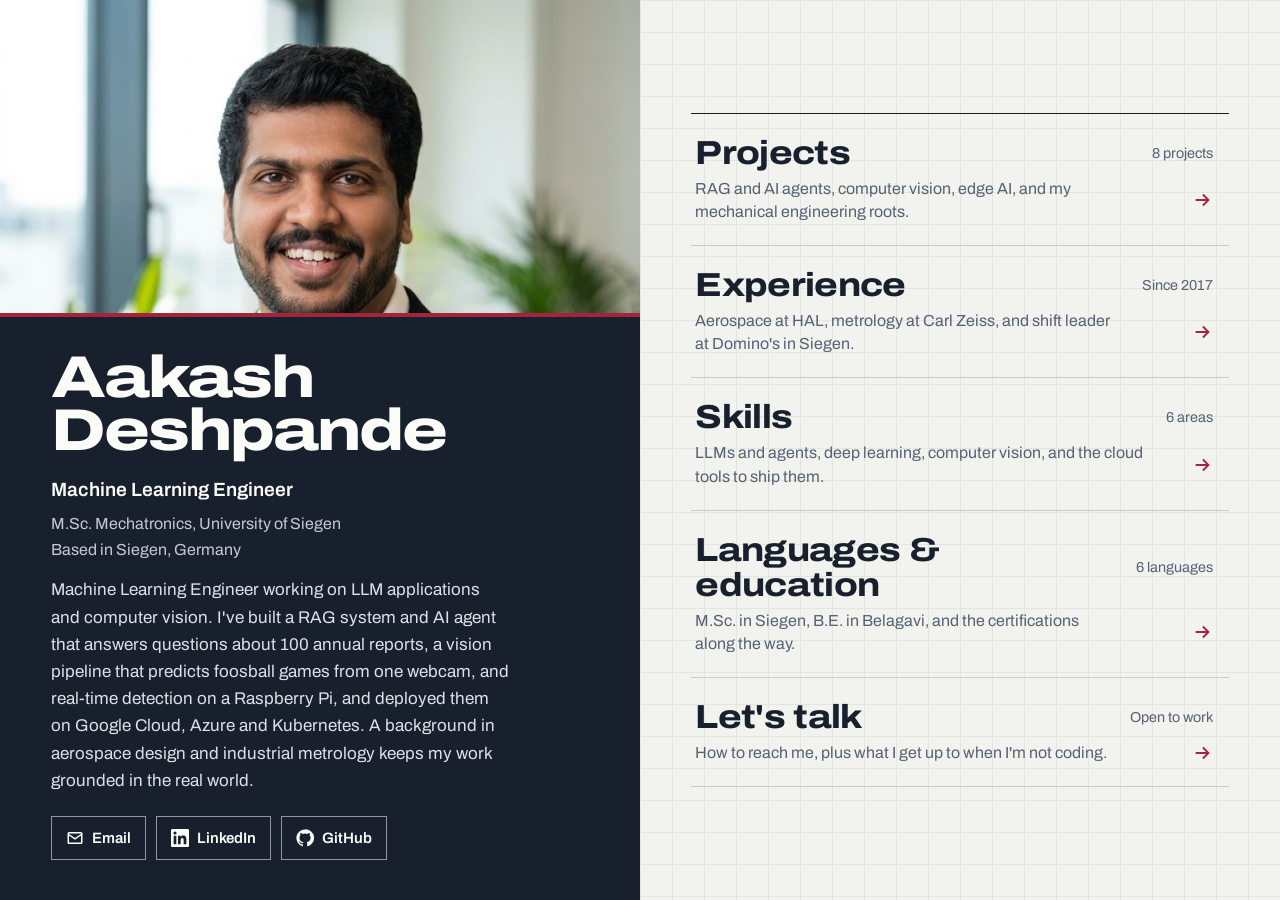
==== index.html @ ca3c1982 "Add files via upload" ====
<!DOCTYPE html>
<html lang="en">
<head>
<meta charset="utf-8">
<meta name="viewport" content="width=device-width, initial-scale=1">
<title>Aakash Deshpande · Machine Learning Engineer</title>
<meta name="description" content="Portfolio of Aakash Deshpande, Machine Learning Engineer in Siegen, Germany: computer vision, RAG and agentic LLM systems, cloud deployment.">
<link rel="preconnect" href="https://fonts.googleapis.com">
<link rel="preconnect" href="https://fonts.gstatic.com" crossorigin>
<link href="https://fonts.googleapis.com/css2?family=Archivo:wdth,wght@62..125,400..800&display=swap" rel="stylesheet">
<link rel="stylesheet" href="assets/style.css">
</head>
<body>
<main class="home">

  <section class="me" aria-label="About me">
    <img class="photo" src="assets/img/aakash.jpg" alt="Portrait of Aakash Deshpande">
    <div class="info">
      <h1><span>Aakash</span><span>Deshpande</span></h1>
      <p class="role">Machine Learning Engineer</p>
      <p class="facts">M.Sc. Mechatronics, University of Siegen<br>Based in Siegen, Germany</p>
      <p class="intro">Machine Learning Engineer working on LLM applications and computer vision. I've built a RAG system and AI agent that answers questions about 100 annual reports, a vision pipeline that predicts foosball games from one webcam, and real-time detection on a Raspberry Pi, and deployed them on Google Cloud, Azure and Kubernetes. A background in aerospace design and industrial metrology keeps my work grounded in the real world.</p>
      <div class="social">
        <a href="mailto:aakashdeshpande97@gmail.com">
          <svg class="icon" viewBox="0 0 24 24" fill="none" stroke="currentColor" stroke-width="2" aria-hidden="true"><rect x="3" y="5" width="18" height="14" rx="1"/><path d="m3 7 9 6 9-6"/></svg>
          Email</a>
        <a href="https://www.linkedin.com/in/deshpande97/" target="_blank" rel="noopener">
          <svg class="icon" viewBox="0 0 24 24" fill="currentColor" aria-hidden="true"><path d="M20.45 20.45h-3.56v-5.57c0-1.33-.02-3.04-1.85-3.04-1.85 0-2.14 1.45-2.14 2.94v5.67H9.35V9h3.41v1.56h.05c.48-.9 1.64-1.85 3.37-1.85 3.6 0 4.27 2.37 4.27 5.46v6.28ZM5.34 7.43a2.06 2.06 0 1 1 0-4.13 2.06 2.06 0 0 1 0 4.13ZM7.12 20.45H3.56V9h3.56v11.45ZM22.22 0H1.77C.79 0 0 .77 0 1.73v20.54C0 23.23.79 24 1.77 24h20.45c.98 0 1.78-.77 1.78-1.73V1.73C24 .77 23.2 0 22.22 0Z"/></svg>
          LinkedIn</a>
        <a href="https://github.com/AakashDeshpande97" target="_blank" rel="noopener">
          <svg class="icon" viewBox="0 0 24 24" fill="currentColor" aria-hidden="true"><path d="M12 .5a11.5 11.5 0 0 0-3.64 22.41c.58.1.79-.25.79-.56v-2c-3.2.7-3.88-1.37-3.88-1.37-.52-1.34-1.28-1.69-1.28-1.69-1.05-.72.08-.7.08-.7 1.16.08 1.77 1.19 1.77 1.19 1.03 1.77 2.7 1.26 3.36.96.1-.75.4-1.26.73-1.55-2.55-.29-5.24-1.28-5.24-5.68 0-1.26.45-2.28 1.19-3.09-.12-.29-.52-1.46.11-3.05 0 0 .97-.31 3.17 1.18a11 11 0 0 1 5.77 0c2.2-1.49 3.17-1.18 3.17-1.18.63 1.59.23 2.76.11 3.05.74.81 1.19 1.83 1.19 3.09 0 4.41-2.69 5.38-5.26 5.67.41.36.78 1.06.78 2.14v3.17c0 .31.21.67.8.56A11.5 11.5 0 0 0 12 .5Z"/></svg>
          GitHub</a>
      </div>
    </div>
  </section>

  <nav class="menu" aria-label="Sections">
    <ul>
      <li><a href="projects.html">
        <span class="name">Projects</span><span class="count">8 projects</span>
        <span class="line">RAG and AI agents, computer vision, edge AI, and my mechanical engineering roots.</span>
        <svg class="go" viewBox="0 0 24 24" fill="none" stroke="currentColor" stroke-width="2" aria-hidden="true"><path d="M5 12h14M13 6l6 6-6 6"/></svg>
      </a></li>
      <li><a href="experience.html">
        <span class="name">Experience</span><span class="count">Since 2017</span>
        <span class="line">Aerospace at HAL, metrology at Carl Zeiss, and shift leader at Domino's in Siegen.</span>
        <svg class="go" viewBox="0 0 24 24" fill="none" stroke="currentColor" stroke-width="2" aria-hidden="true"><path d="M5 12h14M13 6l6 6-6 6"/></svg>
      </a></li>
      <li><a href="skills.html">
        <span class="name">Skills</span><span class="count">6 areas</span>
        <span class="line">LLMs and agents, deep learning, computer vision, and the cloud tools to ship them.</span>
        <svg class="go" viewBox="0 0 24 24" fill="none" stroke="currentColor" stroke-width="2" aria-hidden="true"><path d="M5 12h14M13 6l6 6-6 6"/></svg>
      </a></li>
      <li><a href="education.html">
        <span class="name">Languages &amp; education</span><span class="count">6 languages</span>
        <span class="line">M.Sc. in Siegen, B.E. in Belagavi, and the certifications along the way.</span>
        <svg class="go" viewBox="0 0 24 24" fill="none" stroke="currentColor" stroke-width="2" aria-hidden="true"><path d="M5 12h14M13 6l6 6-6 6"/></svg>
      </a></li>
      <li><a href="contact.html">
        <span class="name">Let's talk</span><span class="count">Open to work</span>
        <span class="line">How to reach me, plus what I get up to when I'm not coding.</span>
        <svg class="go" viewBox="0 0 24 24" fill="none" stroke="currentColor" stroke-width="2" aria-hidden="true"><path d="M5 12h14M13 6l6 6-6 6"/></svg>
      </a></li>
    </ul>
  </nav>

</main>
<script src="assets/site.js"></script>
</body>
</html>
---- assets/style.css ----
/* Aakash Deshpande portfolio, shared styles */
:root{
  --paper:#F2F3EF;
  --sheet:#FBFBF8;
  --ink:#18202E;
  --steel:#566173;
  --rule:#C9CDC4;
  --ruby:#A3243B;
  --grid:#E3E5DF;
  --font:"Archivo", system-ui, -apple-system, "Segoe UI", sans-serif;
}
*{box-sizing:border-box;margin:0;padding:0}
html{scroll-behavior:smooth}
@media (prefers-reduced-motion:reduce){html{scroll-behavior:auto}*,*::before,*::after{animation:none!important;transition:none!important}}
body{background:var(--paper);color:var(--ink);font-family:var(--font);font-variation-settings:"wdth" 100;font-size:1.0625rem;line-height:1.6;-webkit-font-smoothing:antialiased}
a{color:inherit}
img{max-width:100%;display:block}
a:focus-visible,button:focus-visible{outline:2px solid var(--ruby);outline-offset:3px;border-radius:2px}
.wrap{max-width:1120px;margin:0 auto;padding:0 28px}
.icon{width:18px;height:18px;flex:0 0 auto}

/* ---------- home ---------- */
.home{display:grid;grid-template-columns:minmax(0,1fr) minmax(0,1fr);min-height:100vh}
.me{display:flex;flex-direction:column;height:100vh;position:sticky;top:0;color:var(--sheet);background:var(--ink);overflow:hidden}
.me .photo{flex:1 1 auto;min-height:0;width:100%;object-fit:cover;object-position:50% 18%}
.me .info{flex:0 0 auto;padding:34px clamp(28px,4vw,56px) 40px;border-top:4px solid var(--ruby)}
.me h1{font-size:clamp(2.6rem,4.6vw,4.6rem);line-height:.9;font-weight:800;font-variation-settings:"wdth" 125;letter-spacing:-.035em}
.me h1 span{display:block}
.me .role{margin-top:18px;font-size:1.2rem;font-weight:600}
.me .facts{margin-top:6px;color:#C4CAD4;font-size:1rem}
.me .intro{margin-top:14px;max-width:46ch;color:#DDE1E7}
.me .social{display:flex;flex-wrap:wrap;gap:10px;margin-top:22px}
.me .social a{display:inline-flex;align-items:center;gap:8px;padding:9px 14px;border:1.5px solid rgba(251,251,248,.55);text-decoration:none;font-weight:600;font-size:.94rem}
.me .social a:hover{border-color:var(--sheet);background:rgba(251,251,248,.08)}

.menu{display:flex;flex-direction:column;justify-content:center;padding:56px clamp(28px,4vw,64px);
  background-image:linear-gradient(var(--grid) 1px,transparent 1px),linear-gradient(90deg,var(--grid) 1px,transparent 1px);background-size:32px 32px}
.menu .hello{color:var(--steel);margin-bottom:18px;max-width:44ch}
.menu ul{list-style:none;border-top:1.5px solid var(--ink)}
.menu li{border-bottom:1px solid var(--rule)}
.menu a{display:grid;grid-template-columns:minmax(0,1fr) auto;align-items:center;gap:6px 18px;padding:22px 16px 22px 4px;text-decoration:none;background:transparent;transition:background .18s,color .18s,padding .18s}
.menu a .name{font-size:clamp(1.6rem,2.6vw,2.2rem);font-weight:760;font-variation-settings:"wdth" 116;letter-spacing:-.02em;line-height:1.05}
.menu a .line{grid-column:1;color:var(--steel);font-size:1rem;line-height:1.45;transition:color .18s}
.menu a .count{grid-column:2;grid-row:1;color:var(--steel);font-size:.9rem;transition:color .18s}
.menu a .go{grid-column:2;grid-row:2;justify-self:end;width:22px;height:22px;color:var(--ruby);transition:transform .18s,color .18s}
.menu a:hover,.menu a:focus-visible{background:var(--ink);color:var(--sheet);padding-left:16px}
.menu a:hover .line,.menu a:focus-visible .line,.menu a:hover .count,.menu a:focus-visible .count{color:#C4CAD4}
.menu a:hover .go,.menu a:focus-visible .go{transform:translateX(4px);color:#E0566E}

@media (max-width:900px){
  .home{grid-template-columns:1fr}
  .me{height:auto;position:static}
  .me .photo{flex:none;height:62vh;min-height:360px}
  .menu{padding-top:40px;padding-bottom:48px}
}

/* ---------- inner pages ---------- */
.top{position:sticky;top:0;z-index:20;background:rgba(242,243,239,.94);backdrop-filter:blur(6px);border-bottom:1px solid var(--rule)}
.top .wrap{display:flex;align-items:center;justify-content:space-between;gap:20px;height:58px}
.brand{display:flex;align-items:center;gap:10px;text-decoration:none;font-weight:750;font-variation-settings:"wdth" 120;letter-spacing:-.01em}
.brand img{width:32px;height:32px;border-radius:50%;object-fit:cover;object-position:50% 20%}
.top nav ul{display:flex;gap:4px;list-style:none;font-size:.95rem}
.top nav a{display:block;padding:6px 10px;text-decoration:none;color:var(--steel)}
.top nav a:hover{color:var(--ink)}
.top nav a[aria-current="page"]{color:var(--ink);font-weight:650;box-shadow:inset 0 -2px 0 var(--ruby)}
.menu-btn{display:none;background:none;border:1.5px solid var(--ink);padding:6px 12px;font:inherit;font-weight:600;cursor:pointer;color:var(--ink)}
@media (max-width:860px){
  .menu-btn{display:block}
  .top nav{position:absolute;left:0;right:0;top:58px;background:var(--paper);border-bottom:1px solid var(--rule);display:none}
  .top nav.open{display:block}
  .top nav ul{flex-direction:column;padding:8px 20px 16px}
  .top nav a{padding:10px 0;border-bottom:1px solid var(--rule)}
}

.page-head{padding:64px 0 40px;
  background-image:linear-gradient(var(--grid) 1px,transparent 1px),linear-gradient(90deg,var(--grid) 1px,transparent 1px);background-size:32px 32px;border-bottom:1px solid var(--rule)}
.crumbs{font-size:.92rem;color:var(--steel);margin-bottom:18px}
.crumbs a{color:var(--steel);text-underline-offset:3px}
.page-head h1{font-size:clamp(2.4rem,6vw,4.6rem);line-height:.95;font-weight:800;font-variation-settings:"wdth" 122;letter-spacing:-.03em;max-width:20ch}
.page-head .lead{margin-top:18px;max-width:62ch;font-size:1.15rem;color:#2C3545}
.page-body{padding:56px 0 80px}
h2.sec{font-size:clamp(1.6rem,3vw,2.2rem);font-weight:760;font-variation-settings:"wdth" 114;letter-spacing:-.02em;line-height:1.1;margin:0 0 18px}
.page-body section+section{margin-top:64px}
.prose p{max-width:68ch;margin-bottom:14px}
.points{max-width:70ch;padding-left:1.1em}
.points li{margin-bottom:8px}
.points li::marker{color:var(--ruby)}
.muted{color:var(--steel)}

/* next-section footer */
.next{border-top:1px solid var(--rule);background:var(--sheet)}
.next .wrap{display:flex;justify-content:space-between;gap:16px;padding-top:28px;padding-bottom:28px;flex-wrap:wrap}
.next a{text-decoration:none;display:flex;flex-direction:column;gap:2px;max-width:48%}
.next a small{color:var(--steel);font-size:.88rem}
.next a b{font-size:1.25rem;font-weight:720;font-variation-settings:"wdth" 110}
.next a:hover b{text-decoration:underline;text-decoration-color:var(--ruby);text-underline-offset:4px}
.next a.fwd{text-align:right;margin-left:auto;align-items:flex-end}
.foot{padding:22px 0 30px;color:var(--steel);font-size:.88rem}

/* projects list */
.filters{display:flex;flex-wrap:wrap;gap:8px;margin-bottom:28px}
.filters button{font:inherit;font-size:.95rem;padding:7px 14px;border:1.5px solid var(--ink);background:var(--sheet);color:var(--ink);cursor:pointer}
.filters button[aria-pressed="true"]{background:var(--ink);color:var(--sheet)}
.plist{list-style:none;border-top:1.5px solid var(--ink)}
.plist li{border-bottom:1px solid var(--rule)}
.plist li[hidden]{display:none}
.plist a{display:grid;grid-template-columns:220px minmax(0,1fr) auto;gap:28px;align-items:center;padding:22px 8px;text-decoration:none;transition:background .18s}
.plist a:hover,.plist a:focus-visible{background:var(--sheet)}
.plist .thumb{aspect-ratio:16/10;overflow:hidden;background:var(--ink);border:1px solid var(--rule)}
.plist .thumb img{width:100%;height:100%;object-fit:cover}
.plist .kind{font-size:.88rem;color:var(--ruby);font-weight:600}
.plist h3{font-size:1.45rem;line-height:1.15;font-weight:720;font-variation-settings:"wdth" 108;letter-spacing:-.015em;margin:2px 0 6px}
.plist p{color:var(--steel);max-width:62ch}
.plist .when{font-size:.88rem;color:var(--steel);white-space:nowrap;align-self:start;padding-top:4px}
.plist .go{width:24px;height:24px;color:var(--ruby);justify-self:end;transition:transform .18s}
.plist a:hover .go{transform:translateX(4px)}
.plist .right{display:flex;flex-direction:column;justify-content:space-between;align-items:flex-end;align-self:stretch;gap:12px}
@media (max-width:760px){.plist a{grid-template-columns:1fr;gap:12px}.plist .right{flex-direction:row;align-items:center}}

/* project detail */
.meta{display:flex;flex-wrap:wrap;gap:10px 28px;margin-top:22px;font-size:.95rem}
.meta div span{display:block;color:var(--steel);font-size:.85rem}
.meta div b{font-weight:600}
.actions{display:flex;flex-wrap:wrap;gap:10px;margin-top:26px}
.btn{display:inline-flex;align-items:center;gap:8px;padding:10px 16px;border:1.5px solid var(--ink);text-decoration:none;font-weight:600;font-size:.95rem;background:var(--sheet)}
.btn.primary{background:var(--ink);color:var(--sheet)}
.btn:hover{border-color:var(--ruby)}
.overview{display:grid;grid-template-columns:minmax(0,1fr) 300px;gap:48px}
@media (max-width:860px){.overview{grid-template-columns:1fr;gap:28px}}
.figs{align-self:start;background:var(--sheet);border:1.5px solid var(--ink);padding:20px 22px}
.fig{padding:12px 0;border-bottom:1px dashed var(--rule)}
.fig:first-child{padding-top:0}.fig:last-child{border-bottom:0;padding-bottom:0}
.fig strong{display:block;font-size:1.8rem;line-height:1.05;font-weight:780;font-variation-settings:"wdth" 112;letter-spacing:-.02em}
.fig small{display:block;color:var(--steel);font-size:.88rem;line-height:1.35;margin-top:3px}
.steps{list-style:none;display:grid;grid-template-columns:repeat(auto-fit,minmax(170px,1fr));gap:0;counter-reset:s;border-top:1.5px solid var(--ink)}
.steps li{counter-increment:s;padding:16px 18px 18px 0;border-bottom:1px solid var(--rule)}
.steps li::before{content:counter(s);display:inline-grid;place-items:center;width:26px;height:26px;border:1.5px solid var(--ink);border-radius:50%;font-size:.85rem;font-weight:700;margin-bottom:10px}
.steps b{display:block;font-weight:680;line-height:1.25;margin-bottom:4px}
.steps span{color:var(--steel);font-size:.94rem;line-height:1.45;display:block;padding-right:6px}
.gallery{display:grid;grid-template-columns:repeat(2,minmax(0,1fr));gap:22px}
.gallery figure.wide{grid-column:1/-1}
@media (max-width:700px){.gallery{grid-template-columns:1fr}}
.gallery button{display:block;width:100%;padding:0;border:1px solid var(--rule);background:var(--sheet);cursor:zoom-in;overflow:hidden}
.gallery button img{width:100%;height:auto;transition:transform .3s}
.gallery button:hover img{transform:scale(1.015)}
.gallery figcaption{font-size:.92rem;color:var(--steel);margin-top:8px;max-width:70ch}
.gallery figcaption b{color:var(--ink);font-weight:650}
.sub-gallery{margin-top:28px}
.sub-gallery h3{font-size:1.15rem;font-weight:700;margin-bottom:12px}
.tags{display:flex;flex-wrap:wrap;gap:8px}
.tags span{font-size:.9rem;padding:4px 10px;background:var(--sheet);border:1px solid var(--rule)}
.table{border-collapse:collapse;width:100%;max-width:720px;font-size:.97rem}
.table th,.table td{text-align:left;padding:10px 12px;border-bottom:1px solid var(--rule)}
.table th{font-weight:650;border-bottom:1.5px solid var(--ink)}
.table td.hi{font-weight:700}
.table-wrap{overflow-x:auto}

/* lightbox */
.lb{position:fixed;inset:0;z-index:100;background:rgba(14,19,28,.94);display:none;flex-direction:column;align-items:center;justify-content:center;padding:56px 64px 24px}
.lb.open{display:flex}
.lb img{max-width:100%;max-height:calc(100vh - 140px);object-fit:contain;background:#fff}
.lb p{color:#D5DAE2;margin-top:14px;max-width:80ch;text-align:center;font-size:.95rem}
.lb button{position:absolute;background:none;border:1.5px solid rgba(255,255,255,.5);color:#fff;font:inherit;font-weight:600;cursor:pointer;padding:8px 12px}
.lb button:hover{border-color:#fff}
.lb .x{top:14px;right:16px}
.lb .prev{left:14px;top:50%;transform:translateY(-50%)}
.lb .nxt{right:14px;top:50%;transform:translateY(-50%)}
@media (max-width:700px){.lb{padding:56px 10px 70px}.lb .prev,.lb .nxt{top:auto;bottom:14px;transform:none}}

/* experience timeline */
.timeline{list-style:none;position:relative;margin-left:8px}
.timeline::before{content:"";position:absolute;left:0;top:10px;bottom:10px;width:1.5px;background:var(--ink)}
.timeline>li{position:relative;padding:0 0 44px 36px;display:grid;grid-template-columns:190px minmax(0,1fr);gap:24px}
.timeline>li:last-child{padding-bottom:0}
.timeline>li::before{content:"";position:absolute;left:-5px;top:8px;width:11px;height:11px;border-radius:50%;background:var(--paper);border:1.5px solid var(--ink)}
.timeline>li.now::before{background:var(--ruby);border-color:var(--ruby)}
.timeline .date{color:var(--steel);font-size:.95rem;padding-top:2px}
.timeline .date em{display:block;font-style:normal;color:var(--ruby);font-weight:600;font-size:.88rem;margin-top:2px}
.timeline h3{font-size:1.3rem;font-weight:720;font-variation-settings:"wdth" 106;line-height:1.25}
.timeline .org{color:var(--steel);margin:2px 0 10px}
.timeline .why{margin-top:10px;padding:10px 14px;background:var(--sheet);border-left:3px solid var(--ruby);font-size:.95rem;max-width:66ch}
@media (max-width:720px){.timeline>li{grid-template-columns:1fr;gap:4px}}

/* skills */
.skill-groups{display:grid;gap:0;border-top:1.5px solid var(--ink)}
.sg{display:grid;grid-template-columns:260px minmax(0,1fr);gap:28px;padding:26px 0;border-bottom:1px solid var(--rule)}
.sg h3{font-size:1.25rem;font-weight:720;font-variation-settings:"wdth" 108;line-height:1.2}
.sg h3 small{display:block;font-weight:400;color:var(--steel);font-size:.9rem;margin-top:6px;font-variation-settings:"wdth" 100}
.sg .chips{display:flex;flex-wrap:wrap;gap:8px}
.sg .chips span{padding:5px 11px;border:1px solid var(--rule);background:var(--sheet);font-size:.95rem}
.sg .used{margin-top:12px;font-size:.92rem;color:var(--steel)}
.sg .used a{color:var(--ink);text-underline-offset:3px;text-decoration-color:var(--ruby)}
.sg.minor h3{font-size:1.05rem}
.sg.minor .chips span{font-size:.9rem;color:var(--steel)}
@media (max-width:760px){.sg{grid-template-columns:1fr;gap:12px}}
.balance{display:flex;height:10px;margin:8px 0 6px;max-width:560px}
.balance i{display:block;height:100%}
.legend{display:flex;flex-wrap:wrap;gap:6px 18px;font-size:.88rem;color:var(--steel);max-width:560px}
.legend b{display:inline-block;width:10px;height:10px;margin-right:6px;vertical-align:-1px}

/* education */
.two{display:grid;grid-template-columns:minmax(0,1.2fr) minmax(0,1fr);gap:56px}
@media (max-width:860px){.two{grid-template-columns:1fr;gap:40px}}
.edu{padding:20px 0;border-bottom:1px solid var(--rule)}
.edu:first-of-type{border-top:1.5px solid var(--ink)}
.edu h3{font-size:1.3rem;font-weight:720;font-variation-settings:"wdth" 106}
.edu .org{color:var(--steel)}
.edu p{margin-top:8px;max-width:62ch}
.langs{border-top:1.5px solid var(--ink)}
.lang{display:grid;grid-template-columns:100px minmax(0,1fr) 140px;align-items:center;gap:14px;padding:13px 0;border-bottom:1px solid var(--rule)}
.lang .bar{height:6px;background:var(--grid);position:relative}
.lang .bar i{position:absolute;inset:0 auto 0 0;background:var(--ink)}
.lang small{color:var(--steel);font-size:.9rem;text-align:right}
.certs{list-style:none;border-top:1.5px solid var(--ink)}
.certs li{display:grid;grid-template-columns:120px minmax(0,1fr);gap:20px;padding:14px 0;border-bottom:1px solid var(--rule)}
.certs .d{color:var(--steel);font-size:.92rem}
.certs b{font-weight:650}
.certs span{display:block;color:var(--steel);font-size:.93rem}
@media (max-width:560px){.certs li{grid-template-columns:1fr;gap:2px}}

/* contact */
.talk{background:var(--ink);color:var(--sheet)}
.talk .page-head{background:none;border-bottom-color:#39424F}
.talk .page-head .lead,.talk .crumbs,.talk .crumbs a{color:#B5BCC8}
.rows{display:grid;max-width:760px;border-top:1.5px solid var(--sheet)}
.rows a,.rows div{display:grid;grid-template-columns:120px minmax(0,1fr);gap:16px;padding:16px 0;border-bottom:1px solid #39424F;text-decoration:none}
.rows span{color:#8E97A6}
.rows b{font-weight:600;word-break:break-word}
.rows a:hover b{text-decoration:underline;text-decoration-color:#E0566E;text-underline-offset:4px}
.fun{background:var(--paper);color:var(--ink)}
.hobbies{display:grid;grid-template-columns:repeat(3,minmax(0,1fr));gap:22px}
@media (max-width:820px){.hobbies{grid-template-columns:1fr}}
.hobby{background:var(--sheet);border:1.5px solid var(--ink);padding:22px}
.hobby svg{width:44px;height:44px;color:var(--ruby);margin-bottom:12px}
.hobby h3{font-size:1.25rem;font-weight:720;font-variation-settings:"wdth" 108;margin-bottom:6px}
.hobby p{color:var(--steel)}
.lead-list{list-style:none;border-top:1.5px solid var(--ink)}
.lead-list li{display:grid;grid-template-columns:150px minmax(0,1fr);gap:20px;padding:16px 0;border-bottom:1px solid var(--rule)}
.lead-list .d{color:var(--steel);font-size:.93rem}
.lead-list b{font-weight:680}
.lead-list span{display:block;color:var(--steel)}
@media (max-width:560px){.lead-list li{grid-template-columns:1fr;gap:2px}}
.gallery figure:not(.wide) button{aspect-ratio:4/3;display:flex;align-items:center;justify-content:center}
.gallery figure:not(.wide) button img{width:100%;height:100%;object-fit:contain}
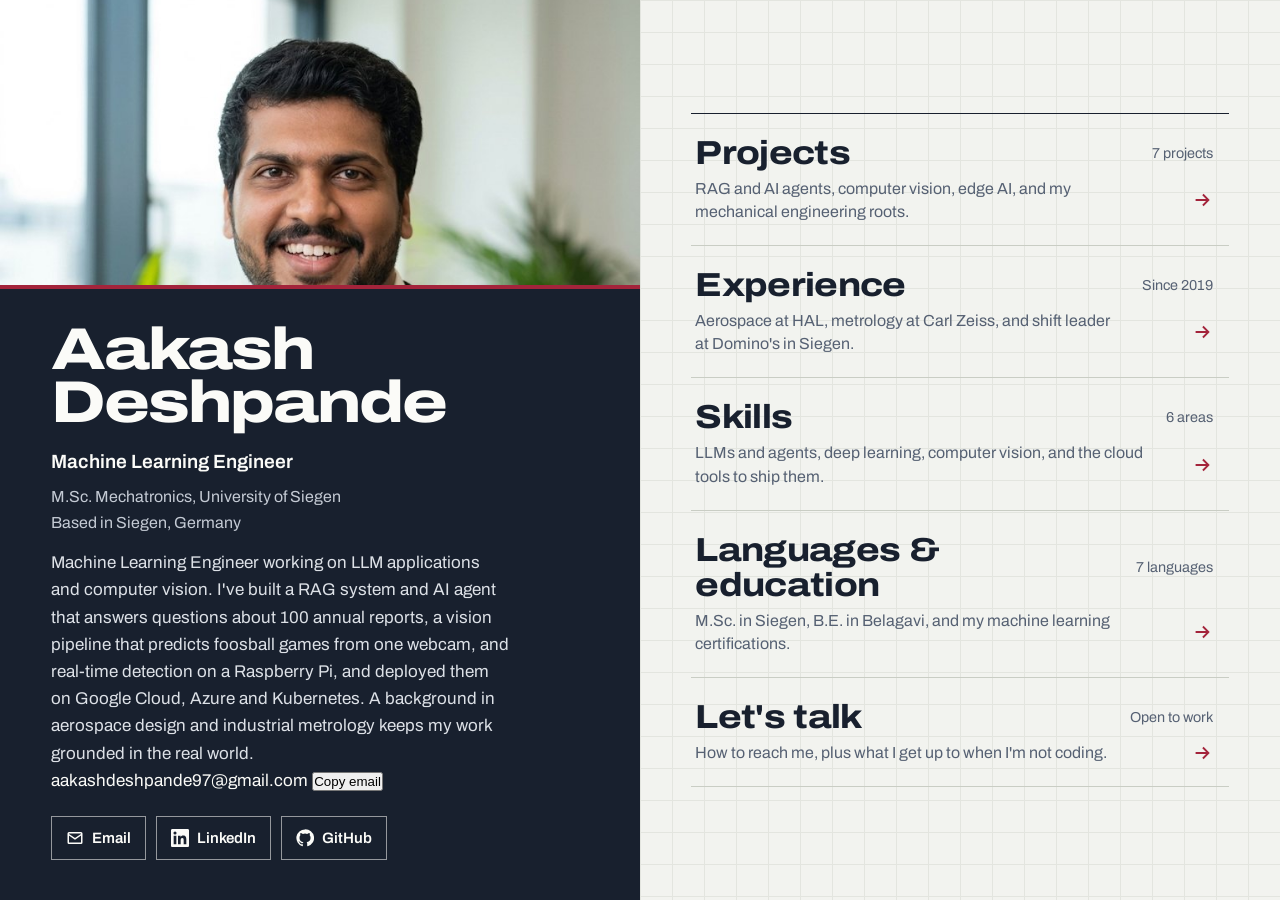
==== commit 88ae1c4f: "Add files via upload" ====
--- a/index.html
+++ b/index.html
@@ -20,6 +20,7 @@
       <p class="role">Machine Learning Engineer</p>
       <p class="facts">M.Sc. Mechatronics, University of Siegen<br>Based in Siegen, Germany</p>
       <p class="intro">Machine Learning Engineer working on LLM applications and computer vision. I've built a RAG system and AI agent that answers questions about 100 annual reports, a vision pipeline that predicts foosball games from one webcam, and real-time detection on a Raspberry Pi, and deployed them on Google Cloud, Azure and Kubernetes. A background in aerospace design and industrial metrology keeps my work grounded in the real world.</p>
+      <p class="addr">aakashdeshpande97@gmail.com <button class="copy" type="button" data-copy="aakashdeshpande97@gmail.com">Copy email</button></p>
       <div class="social">
         <a href="mailto:aakashdeshpande97@gmail.com">
           <svg class="icon" viewBox="0 0 24 24" fill="none" stroke="currentColor" stroke-width="2" aria-hidden="true"><rect x="3" y="5" width="18" height="14" rx="1"/><path d="m3 7 9 6 9-6"/></svg>
@@ -37,12 +38,12 @@
   <nav class="menu" aria-label="Sections">
     <ul>
       <li><a href="projects.html">
-        <span class="name">Projects</span><span class="count">8 projects</span>
+        <span class="name">Projects</span><span class="count">7 projects</span>
         <span class="line">RAG and AI agents, computer vision, edge AI, and my mechanical engineering roots.</span>
         <svg class="go" viewBox="0 0 24 24" fill="none" stroke="currentColor" stroke-width="2" aria-hidden="true"><path d="M5 12h14M13 6l6 6-6 6"/></svg>
       </a></li>
       <li><a href="experience.html">
-        <span class="name">Experience</span><span class="count">Since 2017</span>
+        <span class="name">Experience</span><span class="count">Since 2019</span>
         <span class="line">Aerospace at HAL, metrology at Carl Zeiss, and shift leader at Domino's in Siegen.</span>
         <svg class="go" viewBox="0 0 24 24" fill="none" stroke="currentColor" stroke-width="2" aria-hidden="true"><path d="M5 12h14M13 6l6 6-6 6"/></svg>
       </a></li>
@@ -52,8 +53,8 @@
         <svg class="go" viewBox="0 0 24 24" fill="none" stroke="currentColor" stroke-width="2" aria-hidden="true"><path d="M5 12h14M13 6l6 6-6 6"/></svg>
       </a></li>
       <li><a href="education.html">
-        <span class="name">Languages &amp; education</span><span class="count">6 languages</span>
-        <span class="line">M.Sc. in Siegen, B.E. in Belagavi, and the certifications along the way.</span>
+        <span class="name">Languages &amp; education</span><span class="count">7 languages</span>
+        <span class="line">M.Sc. in Siegen, B.E. in Belagavi, and my machine learning certifications.</span>
         <svg class="go" viewBox="0 0 24 24" fill="none" stroke="currentColor" stroke-width="2" aria-hidden="true"><path d="M5 12h14M13 6l6 6-6 6"/></svg>
       </a></li>
       <li><a href="contact.html">
--- a/assets/style.css
+++ b/assets/style.css
@@ -242,3 +242,12 @@
 @media (max-width:560px){.lead-list li{grid-template-columns:1fr;gap:2px}}
 .gallery figure:not(.wide) button{aspect-ratio:4/3;display:flex;align-items:center;justify-content:center}
 .gallery figure:not(.wide) button img{width:100%;height:100%;object-fit:contain}
+
+/* subtle graduation photo behind inner pages */
+html{background:var(--paper)}
+body.inner{background:transparent;position:relative}
+body.inner::before{content:"";position:fixed;inset:0;z-index:-1;pointer-events:none;
+  background:url("img/graduation-bg.jpg") center 35%/cover no-repeat;opacity:.14}
+body.inner .page-head{background-color:transparent}
+body.inner .next{background:rgba(251,251,248,.85)}
+body.inner .fun{background:transparent}
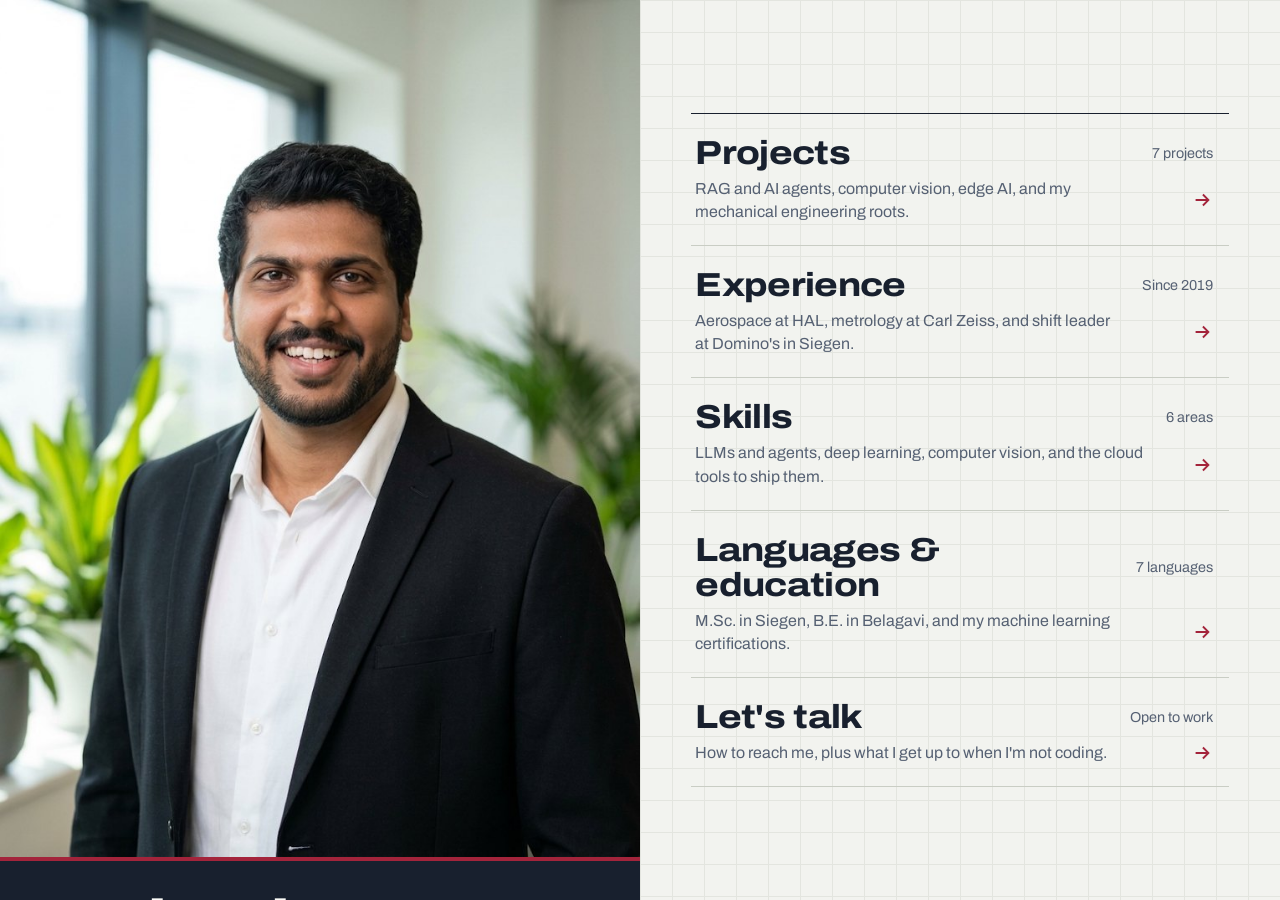
==== commit 468a3859: "Add files via upload" ====
--- a/index.html
+++ b/index.html
@@ -14,11 +14,14 @@
 <main class="home">
 
   <section class="me" aria-label="About me">
-    <img class="photo" src="assets/img/aakash.jpg" alt="Portrait of Aakash Deshpande">
+    <div class="photo-wrap"><img class="photo" src="assets/img/aakash.jpg" alt="Portrait of Aakash Deshpande"></div>
     <div class="info">
+      <div class="id">
       <h1><span>Aakash</span><span>Deshpande</span></h1>
       <p class="role">Machine Learning Engineer</p>
       <p class="facts">M.Sc. Mechatronics, University of Siegen<br>Based in Siegen, Germany</p>
+      </div>
+      <div class="about">
       <p class="intro">Machine Learning Engineer working on LLM applications and computer vision. I've built a RAG system and AI agent that answers questions about 100 annual reports, a vision pipeline that predicts foosball games from one webcam, and real-time detection on a Raspberry Pi, and deployed them on Google Cloud, Azure and Kubernetes. A background in aerospace design and industrial metrology keeps my work grounded in the real world.</p>
       <p class="addr">aakashdeshpande97@gmail.com <button class="copy" type="button" data-copy="aakashdeshpande97@gmail.com">Copy email</button></p>
       <div class="social">
@@ -31,6 +34,7 @@
         <a href="https://github.com/AakashDeshpande97" target="_blank" rel="noopener">
           <svg class="icon" viewBox="0 0 24 24" fill="currentColor" aria-hidden="true"><path d="M12 .5a11.5 11.5 0 0 0-3.64 22.41c.58.1.79-.25.79-.56v-2c-3.2.7-3.88-1.37-3.88-1.37-.52-1.34-1.28-1.69-1.28-1.69-1.05-.72.08-.7.08-.7 1.16.08 1.77 1.19 1.77 1.19 1.03 1.77 2.7 1.26 3.36.96.1-.75.4-1.26.73-1.55-2.55-.29-5.24-1.28-5.24-5.68 0-1.26.45-2.28 1.19-3.09-.12-.29-.52-1.46.11-3.05 0 0 .97-.31 3.17 1.18a11 11 0 0 1 5.77 0c2.2-1.49 3.17-1.18 3.17-1.18.63 1.59.23 2.76.11 3.05.74.81 1.19 1.83 1.19 3.09 0 4.41-2.69 5.38-5.26 5.67.41.36.78 1.06.78 2.14v3.17c0 .31.21.67.8.56A11.5 11.5 0 0 0 12 .5Z"/></svg>
           GitHub</a>
+      </div>
       </div>
     </div>
   </section>
--- a/assets/style.css
+++ b/assets/style.css
@@ -251,3 +251,17 @@
 body.inner .page-head{background-color:transparent}
 body.inner .next{background:rgba(251,251,248,.85)}
 body.inner .fun{background:transparent}
+
+/* copy-email buttons */
+.copy{font:inherit;font-size:.88rem;font-weight:600;cursor:pointer;padding:4px 10px;margin-left:10px;border:1.5px solid currentColor;background:transparent;color:inherit;vertical-align:middle}
+.copy:hover{border-color:var(--ruby)}
+.me .addr{margin-top:14px;font-size:.98rem;color:#DDE1E7;display:flex;align-items:center;flex-wrap:wrap;gap:8px}
+.me .addr .copy{margin-left:0;border-color:rgba(251,251,248,.55)}
+.rows .mailrow{display:grid;grid-template-columns:120px minmax(0,1fr);gap:16px;padding:16px 0;border-bottom:1px solid #39424F;align-items:center}
+.rows .mailrow b a{text-decoration:none}
+.rows .mailrow b a:hover{text-decoration:underline;text-decoration-color:#E0566E;text-underline-offset:4px}
+.rows .mailrow .copy{border-color:rgba(251,251,248,.55)}
+.rows .mailrow b{display:flex;flex-wrap:wrap;align-items:center;gap:8px 10px}
+.rows .mailrow b a{display:inline;padding:0;border:0;grid-template-columns:none}
+.rows .mailrow b .copy{margin-left:0}
+@media (max-width:560px){.rows a,.rows div,.rows .mailrow{grid-template-columns:84px minmax(0,1fr)}}
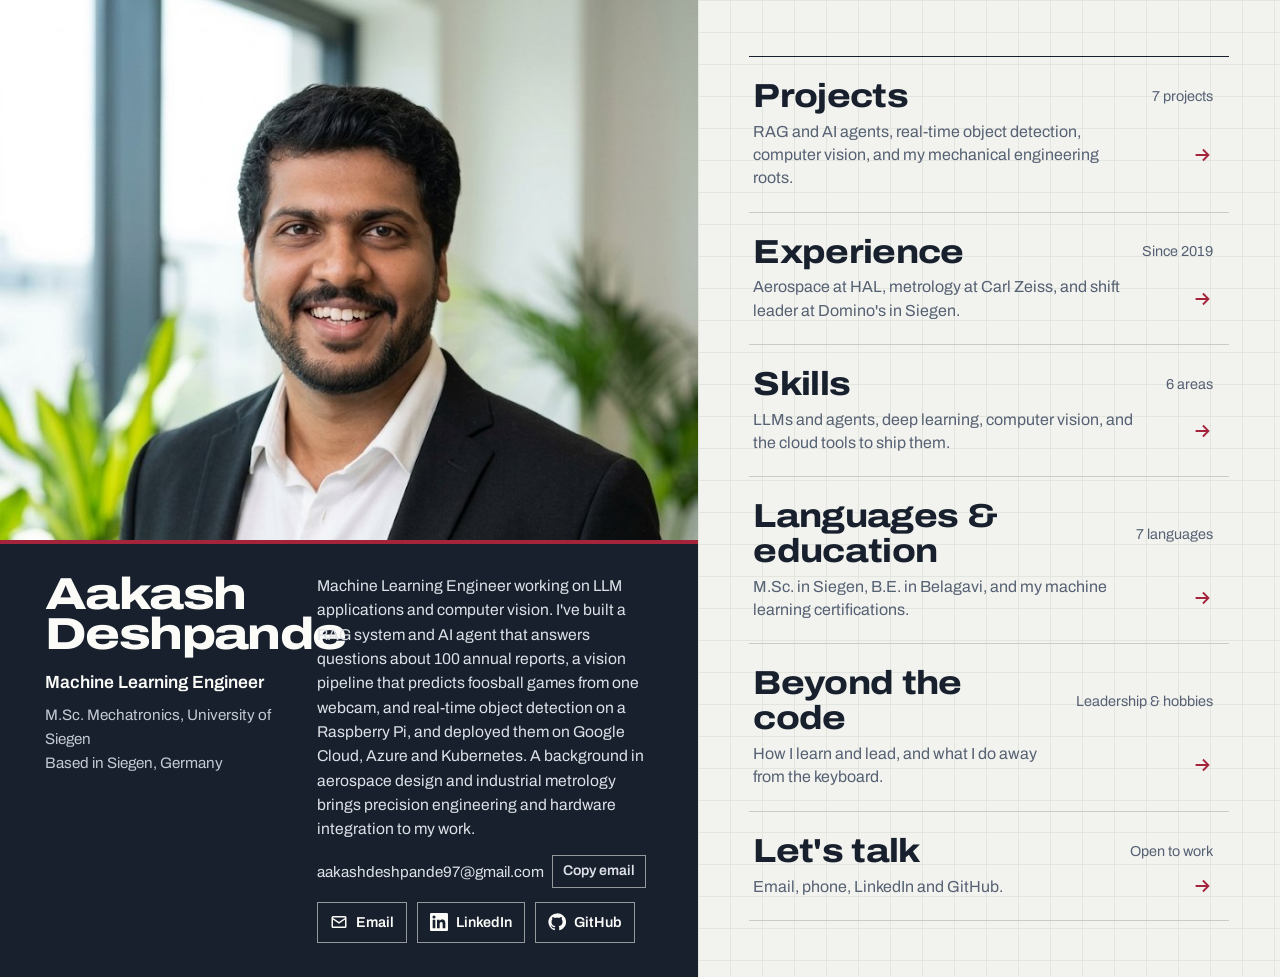
==== commit 90e1a872: "Add files via upload" ====
--- a/index.html
+++ b/index.html
@@ -22,7 +22,7 @@
       <p class="facts">M.Sc. Mechatronics, University of Siegen<br>Based in Siegen, Germany</p>
       </div>
       <div class="about">
-      <p class="intro">Machine Learning Engineer working on LLM applications and computer vision. I've built a RAG system and AI agent that answers questions about 100 annual reports, a vision pipeline that predicts foosball games from one webcam, and real-time detection on a Raspberry Pi, and deployed them on Google Cloud, Azure and Kubernetes. A background in aerospace design and industrial metrology keeps my work grounded in the real world.</p>
+      <p class="intro">Machine Learning Engineer working on LLM applications and computer vision. I've built a RAG system and AI agent that answers questions about 100 annual reports, a vision pipeline that predicts foosball games from one webcam, and real-time object detection on a Raspberry Pi, and deployed them on Google Cloud, Azure and Kubernetes. A background in aerospace design and industrial metrology brings precision engineering and hardware integration to my work.</p>
       <p class="addr">aakashdeshpande97@gmail.com <button class="copy" type="button" data-copy="aakashdeshpande97@gmail.com">Copy email</button></p>
       <div class="social">
         <a href="mailto:aakashdeshpande97@gmail.com">
@@ -43,7 +43,7 @@
     <ul>
       <li><a href="projects.html">
         <span class="name">Projects</span><span class="count">7 projects</span>
-        <span class="line">RAG and AI agents, computer vision, edge AI, and my mechanical engineering roots.</span>
+        <span class="line">RAG and AI agents, real-time object detection, computer vision, and my mechanical engineering roots.</span>
         <svg class="go" viewBox="0 0 24 24" fill="none" stroke="currentColor" stroke-width="2" aria-hidden="true"><path d="M5 12h14M13 6l6 6-6 6"/></svg>
       </a></li>
       <li><a href="experience.html">
@@ -61,9 +61,14 @@
         <span class="line">M.Sc. in Siegen, B.E. in Belagavi, and my machine learning certifications.</span>
         <svg class="go" viewBox="0 0 24 24" fill="none" stroke="currentColor" stroke-width="2" aria-hidden="true"><path d="M5 12h14M13 6l6 6-6 6"/></svg>
       </a></li>
+      <li><a href="beyond.html">
+        <span class="name">Beyond the code</span><span class="count">Leadership &amp; hobbies</span>
+        <span class="line">How I learn and lead, and what I do away from the keyboard.</span>
+        <svg class="go" viewBox="0 0 24 24" fill="none" stroke="currentColor" stroke-width="2" aria-hidden="true"><path d="M5 12h14M13 6l6 6-6 6"/></svg>
+      </a></li>
       <li><a href="contact.html">
         <span class="name">Let's talk</span><span class="count">Open to work</span>
-        <span class="line">How to reach me, plus what I get up to when I'm not coding.</span>
+        <span class="line">Email, phone, LinkedIn and GitHub.</span>
         <svg class="go" viewBox="0 0 24 24" fill="none" stroke="currentColor" stroke-width="2" aria-hidden="true"><path d="M5 12h14M13 6l6 6-6 6"/></svg>
       </a></li>
     </ul>
--- a/assets/style.css
+++ b/assets/style.css
@@ -252,16 +252,54 @@
 body.inner .next{background:rgba(251,251,248,.85)}
 body.inner .fun{background:transparent}
 
+
+.me .addr{margin-top:14px;font-size:.98rem;color:#DDE1E7}
+.rows .mailrow{display:grid;grid-template-columns:120px minmax(0,1fr);gap:16px;padding:16px 0;border-bottom:1px solid #39424F;align-items:center}
+.rows .mailrow b a{display:inline;padding:0;border:0;text-decoration:none;word-break:break-word}
+.rows .mailrow b a:hover{text-decoration:underline;text-decoration-color:#E0566E;text-underline-offset:4px}
+@media (max-width:560px){.rows a,.rows div,.rows .mailrow{grid-template-columns:84px minmax(0,1fr)}}
+
+/* banner shown only inside in-app browsers */
+.inapp{position:relative;z-index:50;display:flex;align-items:center;gap:12px;flex-wrap:wrap;padding:12px 44px 12px 16px;background:var(--ruby);color:#fff;font-size:.95rem;line-height:1.4}
+.inapp span{flex:1 1 220px}
+.inapp-btn{flex:0 0 auto;padding:8px 14px;background:#fff;color:var(--ruby);font-weight:700;text-decoration:none}
+.inapp-x{position:absolute;right:8px;top:8px;background:none;border:0;color:#fff;font-size:1.5rem;line-height:1;cursor:pointer;padding:2px 8px}
+
 /* copy-email buttons */
-.copy{font:inherit;font-size:.88rem;font-weight:600;cursor:pointer;padding:4px 10px;margin-left:10px;border:1.5px solid currentColor;background:transparent;color:inherit;vertical-align:middle}
+.copy{font:inherit;font-size:.88rem;font-weight:600;cursor:pointer;padding:4px 10px;border:1.5px solid currentColor;background:transparent;color:inherit;vertical-align:middle}
 .copy:hover{border-color:var(--ruby)}
-.me .addr{margin-top:14px;font-size:.98rem;color:#DDE1E7;display:flex;align-items:center;flex-wrap:wrap;gap:8px}
-.me .addr .copy{margin-left:0;border-color:rgba(251,251,248,.55)}
-.rows .mailrow{display:grid;grid-template-columns:120px minmax(0,1fr);gap:16px;padding:16px 0;border-bottom:1px solid #39424F;align-items:center}
-.rows .mailrow b a{text-decoration:none}
-.rows .mailrow b a:hover{text-decoration:underline;text-decoration-color:#E0566E;text-underline-offset:4px}
+.me .addr{display:flex;align-items:center;flex-wrap:wrap;gap:8px}
+.me .addr .copy{border-color:rgba(251,251,248,.55)}
+.rows .mailrow b{display:flex;flex-wrap:wrap;align-items:center;gap:8px 10px}
 .rows .mailrow .copy{border-color:rgba(251,251,248,.55)}
-.rows .mailrow b{display:flex;flex-wrap:wrap;align-items:center;gap:8px 10px}
-.rows .mailrow b a{display:inline;padding:0;border:0;grid-template-columns:none}
-.rows .mailrow b .copy{margin-left:0}
-@media (max-width:560px){.rows a,.rows div,.rows .mailrow{grid-template-columns:84px minmax(0,1fr)}}
+
+/* photo: never squeeze it to a strip on short screens */
+.me{height:auto;min-height:100vh;position:relative}
+.me .photo{flex:0 0 auto;height:clamp(420px,58vh,640px);min-height:0;object-position:50% 24%}
+.me .info{flex:1 0 auto}
+.menu{position:sticky;top:0;min-height:100vh;align-self:start}
+@media (max-width:900px){.me .photo{height:62vh;min-height:360px}.menu{position:static;min-height:0}}
+
+/* home v2: two-column info so the photo keeps its height */
+.home{grid-template-columns:minmax(0,1.2fr) minmax(0,1fr)}
+.me{height:auto;min-height:100vh;position:relative}
+.me .photo{flex:0 0 auto;height:clamp(440px,60vh,680px)}
+.me .info{flex:1 0 auto;display:grid;grid-template-columns:minmax(0,.9fr) minmax(0,1.3fr);gap:20px 40px;align-content:start;padding:30px clamp(28px,3.5vw,52px) 34px}
+.me h1{font-size:clamp(2.3rem,3.5vw,3.6rem)}
+.me .role{margin-top:14px;font-size:1.1rem}
+.me .facts{font-size:.95rem}
+.me .intro{margin-top:0;font-size:.98rem;line-height:1.55;max-width:none}
+.me .addr{margin-top:14px;font-size:.95rem}
+.me .social{margin-top:14px}
+.me .social a{padding:8px 12px;font-size:.9rem}
+@media (max-width:1100px){.me .info{grid-template-columns:1fr;gap:16px}}
+@media (max-width:900px){.home{grid-template-columns:1fr}.me{min-height:0}.me .photo{height:62vh;min-height:360px}}
+.me .photo{flex:1 1 auto;height:auto;min-height:clamp(440px,60vh,680px)}
+.me .info{flex:0 0 auto}
+@media (max-width:900px){.me .photo{flex:none;height:62vh;min-height:360px}}
+.me{display:grid;grid-template-rows:minmax(clamp(440px,60vh,680px),1fr) auto;min-height:100vh}
+.me .photo{height:100%;min-height:0;flex:none}
+@media (max-width:900px){.me{display:flex;min-height:0}.me .photo{height:62vh;min-height:360px}}
+.me .photo-wrap{position:relative;min-height:clamp(440px,60vh,680px);overflow:hidden}
+.me .photo-wrap .photo{position:absolute;inset:0;width:100%;height:100%;min-height:0;object-fit:cover;object-position:50% 18%}
+@media (max-width:900px){.me .photo-wrap{height:62vh;min-height:360px}}
